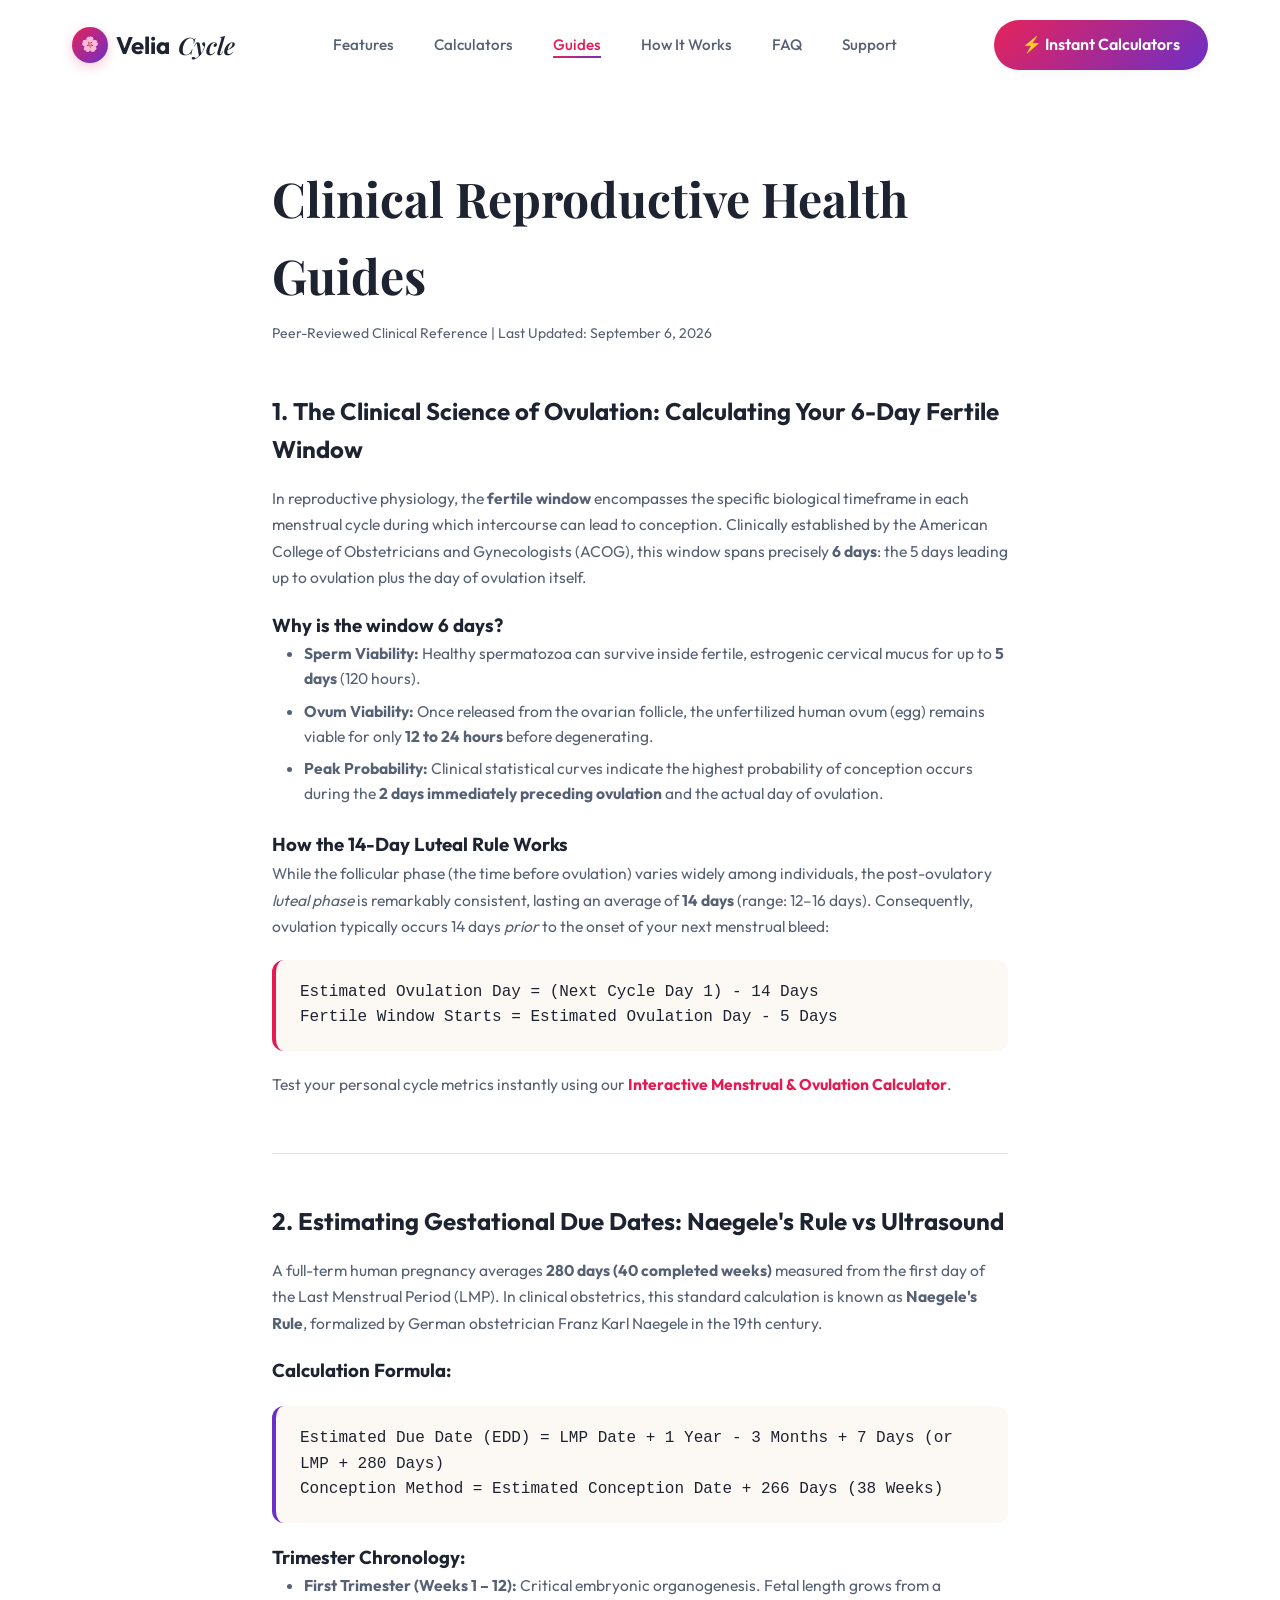
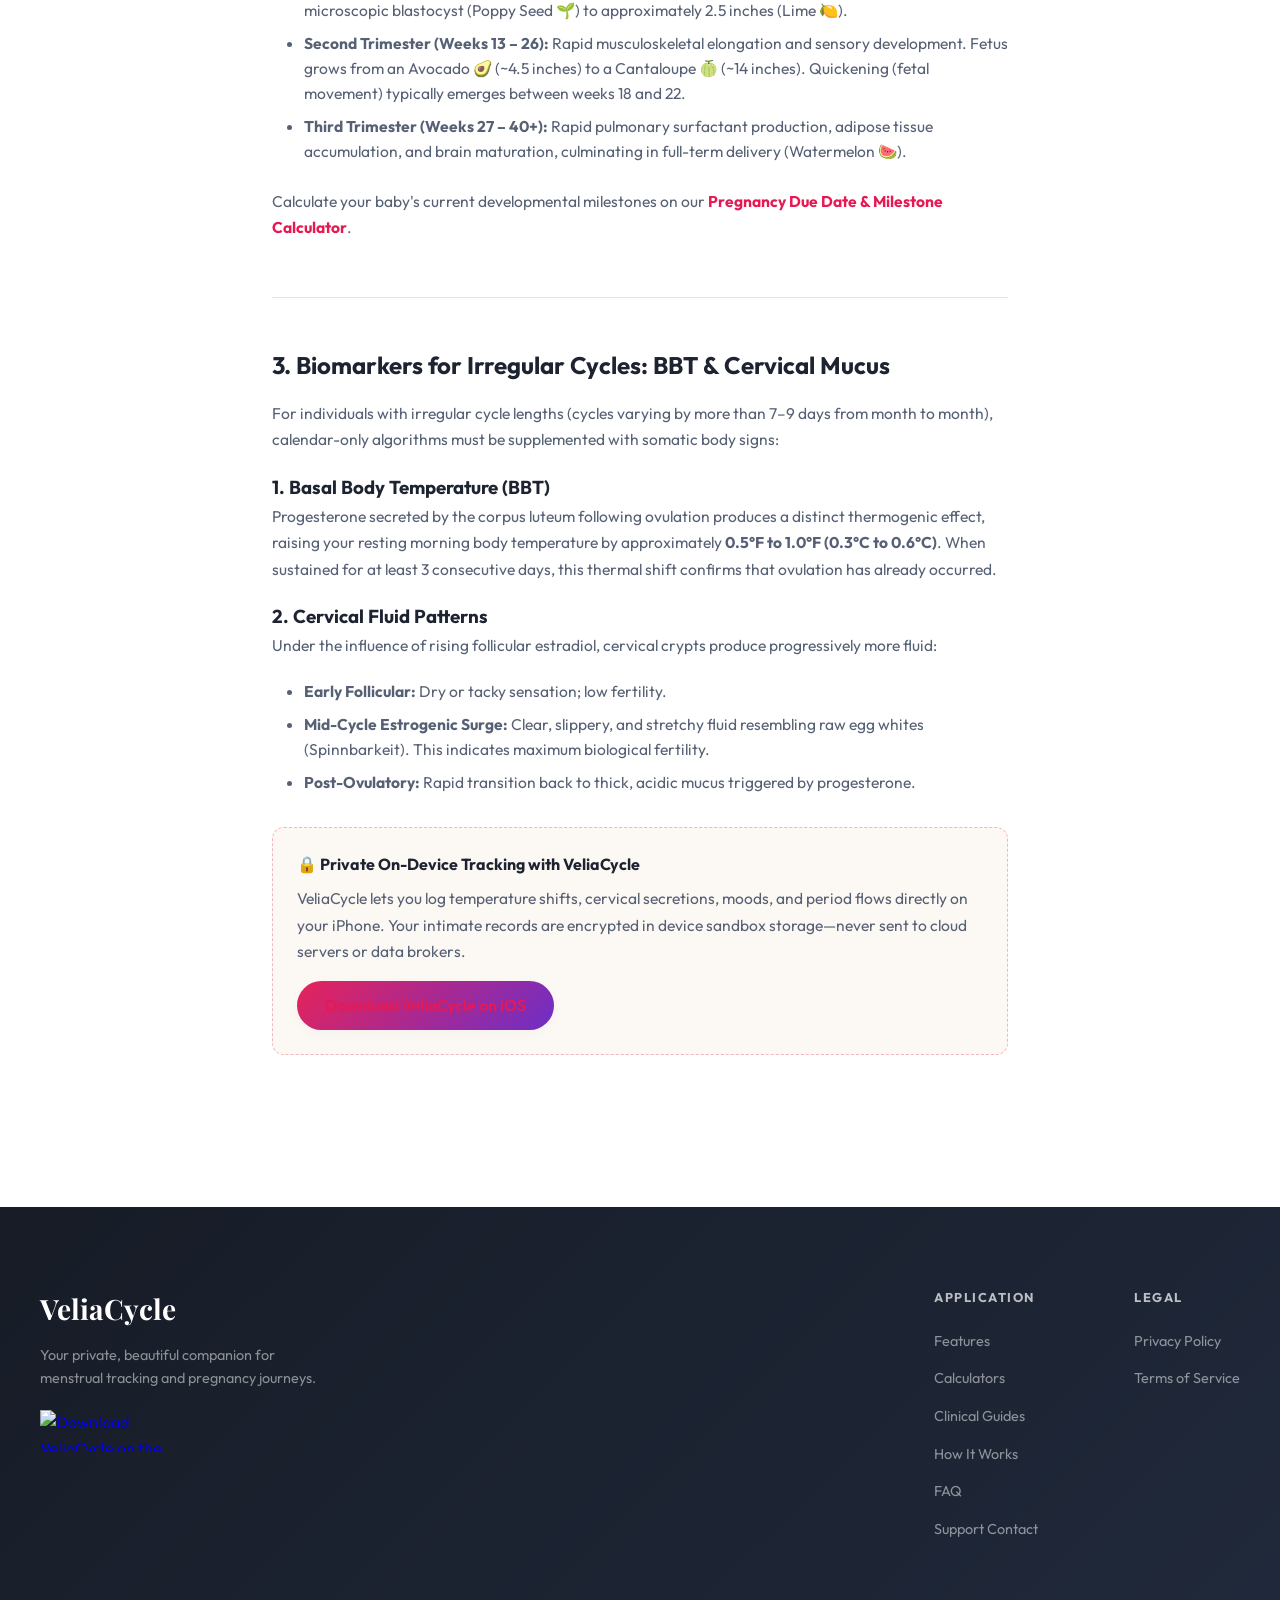
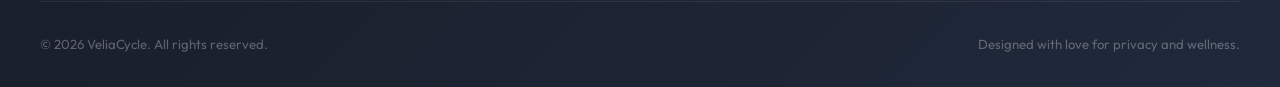
==== guides.html @ d74488aa "Phase 3: iCalendar .ics export engine, PWA manifest, and clinical guides SEO hub" ====
<!DOCTYPE html>
<html lang="en">
<head>
  <meta charset="UTF-8">
  <meta name="viewport" content="width=device-width, initial-scale=1.0">
  
  <!-- Preconnect & Fonts -->
  <link rel="preconnect" href="https://fonts.googleapis.com">
  <link rel="preconnect" href="https://fonts.gstatic.com" crossorigin>
  <link href="https://fonts.googleapis.com/css2?family=Outfit:wght@300;400;500;600;700;800&family=Playfair+Display:ital,wght@0,400;0,600;0,700;1,400&display=swap" rel="stylesheet">

  <title>Clinical Guides: Period Tracking, Ovulation Science & Gestational Milestones | VeliaCycle</title>
  <meta name="title" content="Clinical Guides: Period Tracking, Ovulation Science & Gestational Milestones | VeliaCycle">
  <meta name="description" content="Evidence-based clinical guides on calculating peak fertile windows, Naegele's rule pregnancy due dates, irregular cycles, and reproductive health biomarkers.">
  <meta name="keywords" content="ovulation calculation guide, fertile window science, how to calculate due date, Naegeles rule, irregular periods tracking, basal body temperature, cervical mucus fertile signs">
  <meta name="author" content="VeliaCycle Health Editorial">
  <meta name="theme-color" content="#ffffff">
  <meta name="robots" content="index, follow, max-image-preview:large, max-snippet:-1, max-video-preview:-1">
  <link rel="canonical" href="https://veliacycle.com/guides.html">

  <!-- Open Graph / Facebook -->
  <meta property="og:type" content="article">
  <meta property="og:url" content="https://veliacycle.com/guides.html">
  <meta property="og:title" content="Clinical Guides: Ovulation Science & Gestational Due Dates - VeliaCycle">
  <meta property="og:description" content="In-depth clinical guides on calculating peak fertile windows, estimating due dates, and tracking reproductive biomarkers with complete local privacy.">
  <meta property="og:image" content="https://veliacycle.com/velia_app_preview.jpg">
  <meta property="og:image:width" content="896">
  <meta property="og:image:height" content="1200">
  <meta property="og:image:alt" content="VeliaCycle Clinical Health Guides">
  <meta property="og:site_name" content="VeliaCycle">

  <!-- Twitter / X -->
  <meta property="twitter:card" content="summary_large_image">
  <meta property="twitter:url" content="https://veliacycle.com/guides.html">
  <meta property="twitter:title" content="Clinical Guides: Ovulation Science & Gestational Due Dates - VeliaCycle">
  <meta property="twitter:description" content="In-depth clinical guides on calculating peak fertile windows, estimating due dates, and tracking reproductive biomarkers.">
  <meta property="twitter:image" content="https://veliacycle.com/velia_app_preview.jpg">

  <!-- Favicon, Apple Touch Icons & PWA Manifest -->
  <link rel="icon" href="data:image/svg+xml,<svg xmlns=%22http://www.w3.org/2000/svg%22 viewBox=%220 0 100 100%22><text y=%22.9em%22 font-size=%2290%22>🌸</text></svg>">
  <link rel="apple-touch-icon" href="data:image/svg+xml,<svg xmlns=%22http://www.w3.org/2000/svg%22 viewBox=%220 0 100 100%22><rect width=%22100%22 height=%22100%22 rx=%2222%22 fill=%22%23e61952%22/><text x=%2250%25%22 y=%2255%25%22 dominant-baseline=%22central%22 text-anchor=%22middle%22 font-size=%2260%22>🌸</text></svg>">
  <link rel="manifest" href="manifest.json">
  <link rel="stylesheet" href="style.css">

  <!-- Schema.org MedicalWebPage and Article -->
  <script type="application/ld+json">
  {
    "@context": "https://schema.org",
    "@graph": [
      {
        "@type": "MedicalWebPage",
        "name": "VeliaCycle Clinical Reproductive Health Guides",
        "url": "https://veliacycle.com/guides.html",
        "description": "Comprehensive guides explaining menstrual cycle biology, ovulation prediction science, and gestational pregnancy calculations.",
        "aspect": ["Diagnosis", "Overview", "Causes"],
        "about": [
          { "@type": "MedicalCondition", "name": "Menstrual Cycle" },
          { "@type": "MedicalCondition", "name": "Pregnancy" }
        ],
        "publisher": {
          "@type": "Organization",
          "name": "VeliaCycle",
          "url": "https://veliacycle.com/"
        }
      }
    ]
  }
  </script>
</head>
<body>
  <!-- Header -->
  <header>
    <nav class="nav-container">
      <a href="index.html" class="logo">
        <div class="logo-icon">🌸</div>
        Velia<span>Cycle</span>
      </a>
      <ul class="nav-links">
        <li><a href="index.html#features">Features</a></li>
        <li><a href="index.html#calculators">Calculators</a></li>
        <li><a href="guides.html" class="active">Guides</a></li>
        <li><a href="index.html#how-it-works">How It Works</a></li>
        <li><a href="index.html#faq">FAQ</a></li>
        <li><a href="index.html#support">Support</a></li>
      </ul>
      <a href="index.html#calculators" class="btn-cta">⚡ Instant Calculators</a>
      <button class="menu-toggle" id="menuToggle" aria-label="Toggle navigation menu">
        <span></span>
        <span></span>
        <span></span>
      </button>
    </nav>
  </header>

  <!-- Mobile Navigation -->
  <div class="mobile-overlay" id="mobileOverlay"></div>
  <div class="mobile-nav" id="mobileNav">
    <a href="index.html#features">Features</a>
    <a href="index.html#calculators">Calculators</a>
    <a href="guides.html" class="active">Guides</a>
    <a href="index.html#how-it-works">How It Works</a>
    <a href="index.html#faq">FAQ</a>
    <a href="index.html#support">Support</a>
    <a href="privacy.html">Privacy</a>
    <a href="terms.html">Terms</a>
  </div>

  <main class="doc-section reveal">
    <h1>Clinical Reproductive Health Guides</h1>
    <div class="doc-date">Peer-Reviewed Clinical Reference | Last Updated: September 6, 2026</div>

    <div class="doc-content">
      <section id="ovulation-guide" style="margin-bottom: 3.5rem;">
        <h2>1. The Clinical Science of Ovulation: Calculating Your 6-Day Fertile Window</h2>
        <p>In reproductive physiology, the <strong>fertile window</strong> encompasses the specific biological timeframe in each menstrual cycle during which intercourse can lead to conception. Clinically established by the American College of Obstetricians and Gynecologists (ACOG), this window spans precisely <strong>6 days</strong>: the 5 days leading up to ovulation plus the day of ovulation itself.</p>

        <h3>Why is the window 6 days?</h3>
        <ul>
          <li><strong>Sperm Viability:</strong> Healthy spermatozoa can survive inside fertile, estrogenic cervical mucus for up to <strong>5 days</strong> (120 hours).</li>
          <li><strong>Ovum Viability:</strong> Once released from the ovarian follicle, the unfertilized human ovum (egg) remains viable for only <strong>12 to 24 hours</strong> before degenerating.</li>
          <li><strong>Peak Probability:</strong> Clinical statistical curves indicate the highest probability of conception occurs during the <strong>2 days immediately preceding ovulation</strong> and the actual day of ovulation.</li>
        </ul>

        <h3>How the 14-Day Luteal Rule Works</h3>
        <p>While the follicular phase (the time before ovulation) varies widely among individuals, the post-ovulatory <em>luteal phase</em> is remarkably consistent, lasting an average of <strong>14 days</strong> (range: 12–16 days). Consequently, ovulation typically occurs 14 days <em>prior</em> to the onset of your next menstrual bleed:</p>
        <div style="background: var(--color-cream); padding: 1.25rem 1.5rem; border-left: 4px solid var(--color-primary); border-radius: var(--radius-sm); font-family: monospace; font-size: 1rem; margin: 1.25rem 0;">
          Estimated Ovulation Day = (Next Cycle Day 1) - 14 Days<br>
          Fertile Window Starts = Estimated Ovulation Day - 5 Days
        </div>
        <p>Test your personal cycle metrics instantly using our <a href="index.html#calculators"><strong>Interactive Menstrual & Ovulation Calculator</strong></a>.</p>
      </section>

      <hr style="border: none; border-top: 1px solid var(--color-line); margin: 3rem 0;">

      <section id="pregnancy-guide" style="margin-bottom: 3.5rem;">
        <h2>2. Estimating Gestational Due Dates: Naegele's Rule vs Ultrasound</h2>
        <p>A full-term human pregnancy averages <strong>280 days (40 completed weeks)</strong> measured from the first day of the Last Menstrual Period (LMP). In clinical obstetrics, this standard calculation is known as <strong>Naegele's Rule</strong>, formalized by German obstetrician Franz Karl Naegele in the 19th century.</p>

        <h3>Calculation Formula:</h3>
        <div style="background: var(--color-cream); padding: 1.25rem 1.5rem; border-left: 4px solid var(--color-secondary); border-radius: var(--radius-sm); font-family: monospace; font-size: 1rem; margin: 1.25rem 0;">
          Estimated Due Date (EDD) = LMP Date + 1 Year - 3 Months + 7 Days (or LMP + 280 Days)<br>
          Conception Method = Estimated Conception Date + 266 Days (38 Weeks)
        </div>

        <h3>Trimester Chronology:</h3>
        <ul>
          <li><strong>First Trimester (Weeks 1 – 12):</strong> Critical embryonic organogenesis. Fetal length grows from a microscopic blastocyst (Poppy Seed 🌱) to approximately 2.5 inches (Lime 🍋).</li>
          <li><strong>Second Trimester (Weeks 13 – 26):</strong> Rapid musculoskeletal elongation and sensory development. Fetus grows from an Avocado 🥑 (~4.5 inches) to a Cantaloupe 🍈 (~14 inches). Quickening (fetal movement) typically emerges between weeks 18 and 22.</li>
          <li><strong>Third Trimester (Weeks 27 – 40+):</strong> Rapid pulmonary surfactant production, adipose tissue accumulation, and brain maturation, culminating in full-term delivery (Watermelon 🍉).</li>
        </ul>
        <p>Calculate your baby's current developmental milestones on our <a href="index.html#calculators"><strong>Pregnancy Due Date & Milestone Calculator</strong></a>.</p>
      </section>

      <hr style="border: none; border-top: 1px solid var(--color-line); margin: 3rem 0;">

      <section id="biomarkers-guide" style="margin-bottom: 3.5rem;">
        <h2>3. Biomarkers for Irregular Cycles: BBT & Cervical Mucus</h2>
        <p>For individuals with irregular cycle lengths (cycles varying by more than 7–9 days from month to month), calendar-only algorithms must be supplemented with somatic body signs:</p>

        <h3>1. Basal Body Temperature (BBT)</h3>
        <p>Progesterone secreted by the corpus luteum following ovulation produces a distinct thermogenic effect, raising your resting morning body temperature by approximately <strong>0.5°F to 1.0°F (0.3°C to 0.6°C)</strong>. When sustained for at least 3 consecutive days, this thermal shift confirms that ovulation has already occurred.</p>

        <h3>2. Cervical Fluid Patterns</h3>
        <p>Under the influence of rising follicular estradiol, cervical crypts produce progressively more fluid:</p>
        <ul>
          <li><strong>Early Follicular:</strong> Dry or tacky sensation; low fertility.</li>
          <li><strong>Mid-Cycle Estrogenic Surge:</strong> Clear, slippery, and stretchy fluid resembling raw egg whites (Spinnbarkeit). This indicates maximum biological fertility.</li>
          <li><strong>Post-Ovulatory:</strong> Rapid transition back to thick, acidic mucus triggered by progesterone.</li>
        </ul>

        <div style="background: var(--color-cream); padding: 1.5rem; border-radius: var(--radius-sm); border: 1.5px dashed rgba(230, 25, 82, 0.3); margin-top: 2rem;">
          <h4 style="margin-bottom: 0.5rem; color: var(--color-ink);">🔒 Private On-Device Tracking with VeliaCycle</h4>
          <p style="margin-bottom: 1rem; color: var(--color-ink-soft);">VeliaCycle lets you log temperature shifts, cervical secretions, moods, and period flows directly on your iPhone. Your intimate records are encrypted in device sandbox storage—never sent to cloud servers or data brokers.</p>
          <a href="https://apps.apple.com/us/app/velia-cycle-period-track/id6780260544" target="_blank" rel="noopener noreferrer" class="btn-cta" style="display: inline-flex;">Download VeliaCycle on iOS</a>
        </div>
      </section>
    </div>
  </main>

  <!-- Footer -->
  <footer>
    <div class="footer-container">
      <div class="footer-top">
        <div class="footer-brand">
          <h3>VeliaCycle</h3>
          <p>Your private, beautiful companion for menstrual tracking and pregnancy journeys.</p>
          <a href="https://apps.apple.com/us/app/velia-cycle-period-track/id6780260544" target="_blank" rel="noopener noreferrer" class="app-store-btn footer-app-store" aria-label="Download VeliaCycle on the iOS App Store (opens in a new tab)">
            <img src="https://developer.apple.com/app-store/marketing/guidelines/images/badge-download-on-the-app-store.svg" alt="Download VeliaCycle on the App Store" width="150" height="50" loading="lazy">
          </a>
        </div>
        <div class="footer-links-grid">
          <div class="footer-links-col">
            <h4>Application</h4>
            <ul>
              <li><a href="index.html#features">Features</a></li>
              <li><a href="index.html#calculators">Calculators</a></li>
              <li><a href="guides.html">Clinical Guides</a></li>
              <li><a href="index.html#how-it-works">How It Works</a></li>
              <li><a href="index.html#faq">FAQ</a></li>
              <li><a href="index.html#support">Support Contact</a></li>
            </ul>
          </div>
          <div class="footer-links-col">
            <h4>Legal</h4>
            <ul>
              <li><a href="privacy.html">Privacy Policy</a></li>
              <li><a href="terms.html">Terms of Service</a></li>
            </ul>
          </div>
        </div>
      </div>
      <div class="footer-bottom">
        <p>&copy; 2026 VeliaCycle. All rights reserved.</p>
        <p>Designed with love for privacy and wellness.</p>
      </div>
    </div>
  </footer>

  <button class="back-to-top" id="backToTop" aria-label="Back to top">↑</button>
  <script src="script.js"></script>
</body>
</html>
---- style.css ----
:root {
  --color-primary: hsl(343, 80%, 50%);
  --color-primary-deep: hsl(343, 85%, 40%);
  --color-secondary: hsl(265, 62%, 48%);
  --color-accent: hsl(280, 60%, 55%);
  --color-amber: hsl(38, 92%, 52%);
  --color-cream: hsl(36, 60%, 97%);
  --color-cream-faint: hsl(36, 60%, 99%);
  --color-ink: hsl(220, 25%, 15%);
  --color-ink-soft: hsl(220, 15%, 40%);
  --color-line: hsl(220, 12%, 90%);
  --color-white: hsl(0, 0%, 100%);
  --color-success: hsl(150, 70%, 38%);
  --gradient-primary: linear-gradient(135deg, hsl(343, 80%, 52%) 0%, hsl(265, 62%, 48%) 100%);
  --gradient-hero: linear-gradient(135deg, hsl(343, 85%, 96%) 0%, hsl(265, 55%, 96%) 50%, hsl(38, 92%, 96%) 100%);
  --gradient-bg: linear-gradient(180deg, var(--color-cream) 0%, var(--color-white) 100%);
  --shadow-sm: 0 4px 12px rgba(0,0,0,0.03);
  --shadow-md: 0 8px 30px rgba(0,0,0,0.06);
  --shadow-lg: 0 20px 60px rgba(235,87,125,0.15);
  --shadow-glow: 0 0 40px rgba(235,87,125,0.2);
  --glass-bg: rgba(255,255,255,0.6);
  --glass-border: rgba(255,255,255,0.3);
  --radius-sm: 12px;
  --radius-md: 22px;
  --radius-lg: 32px;
  --radius-xl: 48px;
  --font-sans: 'Outfit', sans-serif;
  --font-serif: 'Playfair Display', serif;
  --transition-smooth: all 0.4s cubic-bezier(0.16, 1, 0.3, 1);
  --transition-bounce: all 0.5s cubic-bezier(0.34, 1.56, 0.64, 1);
}

* {
  box-sizing: border-box;
  margin: 0;
  padding: 0;
}

html {
  scroll-behavior: smooth;
}

body {
  font-family: var(--font-sans);
  color: var(--color-ink);
  line-height: 1.6;
  overflow-x: hidden;
  -webkit-font-smoothing: antialiased;
  opacity: 0;
  transition: opacity 0.6s ease;
}

body.loaded {
  opacity: 1;
}

body.menu-open {
  overflow: hidden;
}

::selection {
  background-color: var(--color-primary);
  color: var(--color-white);
}

/* Custom Scrollbar */
::-webkit-scrollbar {
  width: 8px;
}

::-webkit-scrollbar-track {
  background: transparent;
}

::-webkit-scrollbar-thumb {
  background: var(--gradient-primary);
  border-radius: 4px;
}

/* Scroll Progress Bar */
.scroll-progress {
  position: fixed;
  top: 0;
  left: 0;
  height: 3px;
  background: var(--gradient-primary);
  z-index: 9999;
  width: 0%;
  transition: width 0.1s linear;
}

/* HEADER & NAVIGATION */
header {
  position: fixed;
  top: 0;
  width: 100%;
  z-index: 1000;
  background: rgba(255,255,255,0.75);
  backdrop-filter: blur(20px) saturate(180%);
  border-bottom: 1px solid transparent;
  transition: all 0.4s;
}

header.header-scrolled {
  background: rgba(255,255,255,0.92);
  border-bottom-color: var(--color-line);
  box-shadow: 0 4px 20px rgba(0,0,0,0.06);
}

header.header-scrolled .nav-container {
  padding: 0.875rem 2rem;
}

.nav-container {
  max-width: 1200px;
  margin: auto;
  display: flex;
  align-items: center;
  justify-content: space-between;
  padding: 1.25rem 2rem;
  transition: padding 0.4s;
}

.logo {
  display: flex;
  align-items: center;
  gap: 0.5rem;
  text-decoration: none;
  font-size: 1.5rem;
  font-weight: 700;
  color: var(--color-ink);
}

.logo span {
  font-family: var(--font-serif);
  font-style: italic;
  font-weight: 600;
}

.logo-icon {
  background: var(--gradient-primary);
  width: 36px;
  height: 36px;
  border-radius: 50%;
  display: flex;
  align-items: center;
  justify-content: center;
  color: var(--color-white);
  font-size: 0.9rem;
  box-shadow: 0 4px 12px rgba(235,87,125,0.3);
}

.nav-links {
  display: flex;
  align-items: center;
  gap: 2.5rem;
  list-style: none;
}

.nav-links a {
  text-decoration: none;
  font-weight: 500;
  font-size: 0.95rem;
  color: var(--color-ink-soft);
  transition: var(--transition-smooth);
  position: relative;
}

.nav-links a::after {
  content: '';
  position: absolute;
  bottom: -4px;
  left: 50%;
  width: 0;
  height: 2px;
  background: var(--gradient-primary);
  transition: width 0.3s;
  transform: translateX(-50%);
}

.nav-links a:hover::after,
.nav-links a.active::after {
  width: 100%;
}

.nav-links a:hover,
.nav-links a.active {
  color: var(--color-primary);
}

.btn-cta {
  background: var(--gradient-primary);
  color: var(--color-white);
  padding: 0.75rem 1.75rem;
  border-radius: 30px;
  font-weight: 600;
  box-shadow: var(--shadow-sm);
  border: none;
  cursor: pointer;
  display: inline-flex;
  align-items: center;
  gap: 0.5rem;
  text-decoration: none;
  transition: var(--transition-smooth);
  position: relative;
  overflow: hidden;
}

.btn-cta::before {
  content: '';
  position: absolute;
  top: 0;
  left: -100%;
  width: 100%;
  height: 100%;
  background: linear-gradient(90deg, transparent, rgba(255,255,255,0.2), transparent);
  animation: shimmer 3s infinite;
}

.btn-cta:hover {
  transform: translateY(-2px);
  box-shadow: var(--shadow-md);
}

@keyframes shimmer {
  0% { left: -100%; }
  100% { left: 100%; }
}

/* MOBILE MENU */
.menu-toggle {
  display: none;
  width: 44px;
  height: 44px;
  background: transparent;
  border: none;
  cursor: pointer;
  flex-direction: column;
  align-items: center;
  justify-content: center;
  gap: 5px;
  z-index: 1001;
  padding: 8px;
}

.menu-toggle span {
  display: block;
  width: 24px;
  height: 2px;
  background: var(--color-ink);
  border-radius: 2px;
  transition: all 0.3s;
}

.menu-toggle.active span:nth-child(1) {
  transform: rotate(45deg) translateY(7px);
}

.menu-toggle.active span:nth-child(2) {
  opacity: 0;
}

.menu-toggle.active span:nth-child(3) {
  transform: rotate(-45deg) translateY(-7px);
}

.mobile-nav {
  position: fixed;
  top: 0;
  right: -100%;
  width: 320px;
  height: 100vh;
  background: rgba(255,255,255,0.95);
  backdrop-filter: blur(30px);
  z-index: 999;
  padding: 6rem 2.5rem 2.5rem;
  transition: right 0.4s cubic-bezier(0.16,1,0.3,1);
  display: flex;
  flex-direction: column;
  gap: 0.5rem;
  box-shadow: -10px 0 40px rgba(0,0,0,0.1);
}

.mobile-nav.open {
  right: 0;
}

.mobile-nav a {
  display: block;
  padding: 1rem 0;
  font-size: 1.15rem;
  font-weight: 500;
  color: var(--color-ink);
  text-decoration: none;
  border-bottom: 1px solid var(--color-line);
  transition: color 0.3s;
}

.mobile-nav a:hover {
  color: var(--color-primary);
}

.mobile-overlay {
  position: fixed;
  inset: 0;
  background: rgba(0,0,0,0.3);
  z-index: 998;
  opacity: 0;
  pointer-events: none;
  transition: opacity 0.4s;
}

.mobile-overlay.visible {
  opacity: 1;
  pointer-events: auto;
}

/* HERO SECTION */
.hero-section {
  padding: 11rem 2rem 7rem;
  background: var(--gradient-hero);
  position: relative;
  overflow: hidden;
  min-height: 100vh;
  display: flex;
  align-items: center;
}

.hero-backdrop {
  position: absolute;
  inset: 0;
  pointer-events: none;
  z-index: 1;
}

.gradient-orb {
  position: absolute;
  border-radius: 50%;
  filter: blur(80px);
  opacity: 0.5;
  animation: morphing 20s ease-in-out infinite alternate;
}

.gradient-orb-1 {
  width: 600px;
  height: 600px;
  background: radial-gradient(circle, hsl(343,85%,78%) 0%, transparent 70%);
  top: -10%;
  right: -5%;
}

.gradient-orb-2 {
  width: 500px;
  height: 500px;
  background: radial-gradient(circle, hsl(265,55%,72%) 0%, transparent 70%);
  bottom: -10%;
  left: -10%;
  animation-delay: -7s;
}

.gradient-orb-3 {
  width: 400px;
  height: 400px;
  background: radial-gradient(circle, hsl(38,92%,78%) 0%, transparent 70%);
  top: 50%;
  left: 50%;
  animation-delay: -14s;
}

@keyframes morphing {
  0% { transform: translate(0, 0) scale(1); }
  33% { transform: translate(30px, -20px) scale(1.1); }
  66% { transform: translate(-20px, 30px) scale(0.9); }
  100% { transform: translate(10px, -10px) scale(1.05); }
}

.floating-petal {
  position: absolute;
  background: rgba(235, 87, 125, 0.08);
  border-radius: 0 50% 50% 50%;
  transform: rotate(45deg);
  animation: float 15s ease-in-out infinite alternate;
}

@keyframes float {
  0% { transform: translateY(0) rotate(45deg) scale(1); }
  100% { transform: translateY(-30px) rotate(60deg) scale(1.1); }
}

.hero-container {
  max-width: 1200px;
  margin: auto;
  display: grid;
  grid-template-columns: 1.1fr 0.9fr;
  align-items: center;
  gap: 4rem;
  position: relative;
  z-index: 2;
}

.hero-text h1 {
  font-family: var(--font-serif);
  font-size: 4rem;
  line-height: 1.12;
  margin-bottom: 1.75rem;
  color: var(--color-ink);
}

.hero-text h1 em {
  font-weight: 400;
  background: var(--gradient-primary);
  -webkit-background-clip: text;
  -webkit-text-fill-color: transparent;
  background-clip: text;
}

.hero-badge {
  display: inline-flex;
  align-items: center;
  gap: 0.5rem;
  background: rgba(235,87,125,0.08);
  padding: 0.5rem 1.25rem;
  border-radius: 30px;
  font-size: 0.85rem;
  font-weight: 500;
  color: var(--color-primary-deep);
  margin-bottom: 1.5rem;
  border: 1px solid rgba(235,87,125,0.15);
}

.hero-text p {
  font-size: 1.2rem;
  color: var(--color-ink-soft);
  margin-bottom: 2.5rem;
  max-width: 520px;
  line-height: 1.7;
}

.hero-buttons {
  display: flex;
  align-items: center;
  gap: 1.25rem;
  flex-wrap: wrap;
}

.btn-secondary-hero {
  display: inline-flex;
  align-items: center;
  gap: 0.5rem;
  padding: 0.85rem 1.6rem;
  border-radius: 30px;
  background: rgba(255, 255, 255, 0.85);
  backdrop-filter: blur(10px);
  color: var(--color-ink);
  font-weight: 600;
  font-size: 0.95rem;
  text-decoration: none;
  border: 1.5px solid rgba(220, 225, 235, 0.9);
  box-shadow: 0 4px 14px rgba(0,0,0,0.04);
  transition: var(--transition-smooth);
}

.btn-secondary-hero:hover {
  background: var(--color-white);
  border-color: var(--color-primary);
  color: var(--color-primary);
  transform: translateY(-2px);
  box-shadow: 0 8px 24px rgba(230, 25, 82, 0.18);
}

.app-store-btn img {
  height: 52px;
  display: block;
  transition: transform 0.3s;
}

.app-store-btn:hover img {
  transform: scale(1.05);
}

.footer-app-store {
  display: inline-block;
  margin-top: 1.25rem;
}

.footer-app-store img {
  height: 42px;
}

.hero-preview {
  position: relative;
  display: flex;
  justify-content: center;
}

.phone-mockup {
  width: 300px;
  height: 620px;
  border: 10px solid hsl(220,25%,20%);
  border-radius: 44px;
  background: var(--color-white);
  box-shadow: var(--shadow-lg), 0 0 0 1px rgba(255,255,255,0.1);
  overflow: hidden;
  position: relative;
  animation: float-phone 6s ease-in-out infinite;
  transition: transform 0.4s;
}

.phone-mockup::before {
  content: '';
  position: absolute;
  top: 0;
  left: 50%;
  transform: translateX(-50%);
  width: 40%;
  height: 28px;
  background: hsl(220,25%,20%);
  border-radius: 0 0 18px 18px;
  z-index: 2;
}

@keyframes float-phone {
  0%, 100% { transform: translateY(0); }
  50% { transform: translateY(-15px); }
}

.phone-mockup:hover {
  transform: scale(1.02);
}

.phone-mockup img {
  width: 100%;
  height: 100%;
  object-fit: cover;
  display: block;
}

.phone-glow {
  position: absolute;
  width: 350px;
  height: 350px;
  background: radial-gradient(circle, rgba(235,87,125,0.2) 0%, transparent 70%);
  bottom: -50px;
  left: 50%;
  transform: translateX(-50%);
  filter: blur(40px);
  z-index: -1;
}

.mockup-shadow {
  position: absolute;
  bottom: -35px;
  width: 70%;
  height: 20px;
  background: radial-gradient(ellipse, rgba(0,0,0,0.12) 0%, transparent 80%);
  filter: blur(12px);
  left: 50%;
  transform: translateX(-50%);
}

/* WAVE DIVIDER */
.wave-divider {
  width: 100%;
  overflow: hidden;
  line-height: 0;
  position: relative;
  margin-top: -2px;
}

.wave-divider svg {
  display: block;
  width: 100%;
  height: auto;
}

.wave-divider.flip {
  transform: rotate(180deg);
}

/* STATS SECTION */
.stats-section {
  padding: 4rem 2rem;
  background: var(--color-white);
  position: relative;
}

.stats-container {
  max-width: 1000px;
  margin: auto;
  display: grid;
  grid-template-columns: repeat(3, 1fr);
  gap: 3rem;
  text-align: center;
}

.stat-item {
  padding: 2rem;
}

.stat-number {
  font-family: var(--font-serif);
  font-size: 3.5rem;
  font-weight: 700;
  background: var(--gradient-primary);
  -webkit-background-clip: text;
  -webkit-text-fill-color: transparent;
  line-height: 1.2;
}

.stat-label {
  font-size: 1rem;
  color: var(--color-ink-soft);
  font-weight: 500;
  margin-top: 0.5rem;
}

.stat-suffix {
  font-family: var(--font-serif);
  font-size: 2rem;
  font-weight: 600;
  background: var(--gradient-primary);
  -webkit-background-clip: text;
  -webkit-text-fill-color: transparent;
  display: inline-block;
  margin-left: 0.15rem;
}

.stat-item {
  display: flex;
  flex-direction: column;
  align-items: center;
}

.stat-item > div:first-child,
.stat-item > div:nth-child(2) {
  display: inline;
}

/* FEATURES SECTION */
.features-section {
  padding: 7rem 2rem;
  max-width: 1200px;
  margin: auto;
}

.section-header {
  text-align: center;
  margin-bottom: 5rem;
}

.section-header h2 {
  font-family: var(--font-serif);
  font-size: 3rem;
  color: var(--color-ink);
  margin-bottom: 1rem;
}

.section-header p {
  color: var(--color-ink-soft);
  font-size: 1.15rem;
  max-width: 580px;
  margin: auto;
}

.features-grid {
  display: grid;
  grid-template-columns: repeat(3, 1fr);
  gap: 2rem;
}

.feature-card {
  background: var(--glass-bg);
  border: 1px solid var(--glass-border);
  backdrop-filter: blur(10px);
  padding: 2.5rem 2rem;
  border-radius: var(--radius-md);
  transition: var(--transition-smooth);
  position: relative;
  overflow: hidden;
}

.feature-card::before {
  content: '';
  position: absolute;
  inset: -1px;
  background: var(--gradient-primary);
  border-radius: var(--radius-md);
  opacity: 0;
  transition: opacity 0.4s;
  z-index: -1;
}

.feature-card:hover::before {
  opacity: 0.15;
}

.feature-card:hover {
  transform: translateY(-8px);
  box-shadow: var(--shadow-md);
  border-color: rgba(235,87,125,0.2);
}

.feature-icon {
  width: 60px;
  height: 60px;
  background: rgba(235, 87, 125, 0.1);
  border-radius: 16px;
  display: flex;
  align-items: center;
  justify-content: center;
  font-size: 1.5rem;
  margin-bottom: 1.75rem;
  color: var(--color-primary);
}

.feature-card h3 {
  font-size: 1.25rem;
  font-weight: 700;
  margin-bottom: 0.75rem;
  color: var(--color-ink);
}

.feature-card p {
  color: var(--color-ink-soft);
  font-size: 0.95rem;
  line-height: 1.6;
}

/* HOW IT WORKS SECTION */
.how-section {
  padding: 7rem 2rem;
  background: var(--color-cream-faint);
}

.how-container {
  max-width: 900px;
  margin: auto;
}

.steps-container {
  display: flex;
  justify-content: space-between;
  align-items: flex-start;
  position: relative;
  margin-top: 4rem;
}

.steps-container::before {
  content: '';
  position: absolute;
  top: 40px;
  left: 10%;
  right: 10%;
  height: 2px;
  background: var(--color-line);
}

.step-card {
  display: flex;
  flex-direction: column;
  align-items: center;
  text-align: center;
  max-width: 250px;
  position: relative;
  z-index: 1;
}

.step-number {
  width: 80px;
  height: 80px;
  border-radius: 50%;
  background: var(--gradient-primary);
  color: var(--color-white);
  display: flex;
  align-items: center;
  justify-content: center;
  font-family: var(--font-serif);
  font-size: 2rem;
  font-weight: 700;
  margin-bottom: 1.5rem;
  box-shadow: var(--shadow-glow);
}

.step-card h3 {
  font-size: 1.15rem;
  font-weight: 700;
  margin-bottom: 0.75rem;
  color: var(--color-ink);
}

.step-card p {
  color: var(--color-ink-soft);
  font-size: 0.9rem;
  line-height: 1.6;
}

/* FAQ SECTION */
.faq-section {
  background: var(--color-white);
  padding: 7rem 2rem;
  border-top: 1px solid var(--color-line);
}

.faq-container {
  max-width: 800px;
  margin: auto;
}

.accordion {
  display: flex;
  flex-direction: column;
  gap: 1rem;
}

.accordion-item {
  background: var(--color-white);
  border: 1px solid var(--color-line);
  border-radius: var(--radius-sm);
  overflow: hidden;
  transition: var(--transition-smooth);
}

.accordion-item.active {
  border-color: rgba(235,87,125,0.3);
  box-shadow: var(--shadow-sm);
  border-left: 3px solid var(--color-primary);
}

.accordion-header {
  padding: 1.5rem 1.75rem;
  display: flex;
  align-items: center;
  justify-content: space-between;
  cursor: pointer;
  user-select: none;
}

.accordion-header h3 {
  font-size: 1.05rem;
  font-weight: 600;
  color: var(--color-ink);
}

.accordion-icon {
  width: 28px;
  height: 28px;
  border-radius: 50%;
  background: var(--color-cream);
  display: flex;
  align-items: center;
  justify-content: center;
  font-size: 1rem;
  color: var(--color-ink-soft);
  transition: var(--transition-smooth);
  flex-shrink: 0;
}

.accordion-item.active .accordion-icon {
  transform: rotate(45deg);
  background: var(--gradient-primary);
  color: var(--color-white);
}

.accordion-content {
  max-height: 0;
  overflow: hidden;
  transition: max-height 0.4s cubic-bezier(0.16,1,0.3,1);
  padding: 0 1.75rem;
}

.accordion-content p {
  padding-bottom: 1.5rem;
  color: var(--color-ink-soft);
  font-size: 0.95rem;
  line-height: 1.7;
}

.accordion-item.active .accordion-content {
  max-height: 300px;
}

/* SUPPORT SECTION */
.support-section {
  padding: 7rem 2rem;
  max-width: 1200px;
  margin: auto;
}

.support-grid {
  display: grid;
  grid-template-columns: 0.8fr 1.2fr;
  gap: 5rem;
  align-items: start;
}

.support-info h2 {
  font-family: var(--font-serif);
  font-size: 2.75rem;
  margin-bottom: 1rem;
  color: var(--color-ink);
}

.support-info > p {
  color: var(--color-ink-soft);
  margin-bottom: 2.5rem;
  line-height: 1.7;
}

.info-cards {
  display: flex;
  flex-direction: column;
  gap: 1.5rem;
}

.info-card {
  display: flex;
  align-items: center;
  gap: 1.25rem;
  padding: 1.25rem;
  background: var(--color-cream-faint);
  border-radius: var(--radius-sm);
  transition: var(--transition-smooth);
}

.info-card:hover {
  transform: translateX(8px);
  background: var(--color-cream);
}

.info-icon {
  width: 52px;
  height: 52px;
  border-radius: 50%;
  background: rgba(235, 87, 125, 0.1);
  display: flex;
  align-items: center;
  justify-content: center;
  font-size: 1.25rem;
  color: var(--color-primary);
}

.info-text h4 {
  font-size: 0.95rem;
  font-weight: 600;
  color: var(--color-ink);
}

.info-text p {
  margin: 0;
  font-size: 0.875rem;
  color: var(--color-ink-soft);
}

.support-form-card {
  background: var(--color-white);
  border: 1px solid var(--color-line);
  padding: 3rem 2.5rem;
  border-radius: var(--radius-md);
  box-shadow: var(--shadow-sm);
}

.form-group {
  margin-bottom: 1.75rem;
  position: relative;
}

.form-group label {
  display: block;
  font-size: 0.875rem;
  font-weight: 600;
  color: var(--color-ink);
  margin-bottom: 0.5rem;
  transition: var(--transition-smooth);
}

.form-group input,
.form-group textarea {
  width: 100%;
  padding: 0.875rem 1rem;
  border: 1.5px solid var(--color-line);
  border-radius: var(--radius-sm);
  font-family: var(--font-sans);
  font-size: 0.95rem;
  color: var(--color-ink);
  transition: var(--transition-smooth);
  outline: none;
  background: transparent;
}

.form-group input:focus,
.form-group textarea:focus {
  border-color: var(--color-primary);
  box-shadow: 0 0 0 4px rgba(235,87,125,0.08);
}

.form-group textarea {
  resize: vertical;
  min-height: 120px;
}

.form-feedback {
  margin-bottom: 1.5rem;
  font-size: 0.875rem;
  font-weight: 500;
  display: none;
}
.form-feedback.success { display: block; color: var(--color-success); }
.form-feedback.error { display: block; color: var(--color-primary-deep); }

.btn-submit {
  width: 100%;
  background: var(--gradient-primary);
  color: var(--color-white);
  font-family: var(--font-sans);
  font-size: 1rem;
  font-weight: 600;
  border: none;
  padding: 1rem;
  border-radius: 30px;
  cursor: pointer;
  box-shadow: var(--shadow-sm);
  transition: var(--transition-smooth);
  position: relative;
  overflow: hidden;
}

.btn-submit::after {
  content: '';
  position: absolute;
  top: 0;
  left: -100%;
  width: 100%;
  height: 100%;
  background: linear-gradient(90deg, transparent, rgba(255,255,255,0.2), transparent);
  animation: shimmer 3s infinite;
}

.btn-submit:hover {
  transform: translateY(-2px);
  box-shadow: var(--shadow-md);
}

.btn-submit:active {
  transform: translateY(0);
}

/* BACK TO TOP BUTTON */
.back-to-top {
  position: fixed;
  bottom: 2rem;
  right: 2rem;
  width: 48px;
  height: 48px;
  border-radius: 50%;
  background: var(--gradient-primary);
  color: var(--color-white);
  border: none;
  cursor: pointer;
  display: flex;
  align-items: center;
  justify-content: center;
  font-size: 1.25rem;
  box-shadow: var(--shadow-md);
  opacity: 0;
  transform: translateY(20px);
  pointer-events: none;
  transition: var(--transition-smooth);
  z-index: 100;
}

.back-to-top.visible {
  opacity: 1;
  transform: translateY(0);
  pointer-events: auto;
}

.back-to-top:hover {
  transform: translateY(-4px);
  box-shadow: var(--shadow-lg);
}

/* FOOTER */
footer {
  background: linear-gradient(135deg, hsl(220,25%,12%) 0%, hsl(220,30%,18%) 100%);
  color: var(--color-white);
  padding: 5rem 2rem 2rem;
  position: relative;
}

.footer-container {
  max-width: 1200px;
  margin: auto;
}

.footer-top {
  display: flex;
  justify-content: space-between;
  border-bottom: 1px solid rgba(255,255,255,0.08);
  padding-bottom: 3rem;
  margin-bottom: 2rem;
}

.footer-brand h3 {
  font-family: var(--font-serif);
  font-size: 1.75rem;
  margin-bottom: 0.75rem;
}

.footer-brand p {
  color: rgba(255,255,255,0.5);
  font-size: 0.9rem;
  max-width: 300px;
  line-height: 1.6;
}

.footer-links-grid {
  display: flex;
  gap: 6rem;
}

.footer-links-col h4 {
  font-size: 0.8rem;
  font-weight: 700;
  text-transform: uppercase;
  letter-spacing: 1.5px;
  margin-bottom: 1.25rem;
  color: rgba(255,255,255,0.7);
}

.footer-links-col ul {
  list-style: none;
}

.footer-links-col li {
  margin-bottom: 0.75rem;
}

.footer-links-col a {
  text-decoration: none;
  font-size: 0.9rem;
  color: rgba(255,255,255,0.5);
  transition: var(--transition-smooth);
  position: relative;
  display: inline-block;
}

.footer-links-col a:hover {
  color: var(--color-primary);
  transform: translateX(4px);
}

.footer-bottom {
  display: flex;
  justify-content: space-between;
  align-items: center;
  color: rgba(255,255,255,0.3);
  font-size: 0.825rem;
}

.footer-heart {
  display: inline;
  color: var(--color-primary);
  animation: heartbeat 2s ease-in-out infinite;
}

@keyframes heartbeat {
  0%, 100% { transform: scale(1); }
  10%, 30% { transform: scale(1.1); }
  20%, 40% { transform: scale(1.2); }
}

/* SCROLL REVEAL ANIMATIONS */
.reveal {
  opacity: 0;
  transform: translateY(40px);
  transition: opacity 0.8s cubic-bezier(0.16,1,0.3,1), transform 0.8s cubic-bezier(0.16,1,0.3,1);
}

.reveal-visible {
  opacity: 1;
  transform: translateY(0);
}

.reveal-left {
  opacity: 0;
  transform: translateX(-40px);
  transition: opacity 0.8s cubic-bezier(0.16,1,0.3,1), transform 0.8s cubic-bezier(0.16,1,0.3,1);
}

.reveal-left.reveal-visible {
  opacity: 1;
  transform: translateX(0);
}

.reveal-right {
  opacity: 0;
  transform: translateX(40px);
  transition: opacity 0.8s cubic-bezier(0.16,1,0.3,1), transform 0.8s cubic-bezier(0.16,1,0.3,1);
}

.reveal-right.reveal-visible {
  opacity: 1;
  transform: translateX(0);
}

.reveal-scale {
  opacity: 0;
  transform: scale(0.9);
  transition: opacity 0.8s cubic-bezier(0.16,1,0.3,1), transform 0.8s cubic-bezier(0.16,1,0.3,1);
}

.reveal-scale.reveal-visible {
  opacity: 1;
  transform: scale(1);
}

/* Stagger delays for feature cards */
.feature-card:nth-child(1) { transition-delay: 0s; }
.feature-card:nth-child(2) { transition-delay: 0.1s; }
.feature-card:nth-child(3) { transition-delay: 0.2s; }
.feature-card:nth-child(4) { transition-delay: 0.3s; }
.feature-card:nth-child(5) { transition-delay: 0.4s; }
.feature-card:nth-child(6) { transition-delay: 0.5s; }

/* DOCUMENT PAGES */
.doc-section {
  padding-top: 10rem;
  padding-bottom: 6rem;
  padding-left: 2rem;
  padding-right: 2rem;
  max-width: 800px;
  margin: 0 auto;
}

.doc-section h1 {
  font-family: var(--font-serif);
  font-size: 3rem;
  color: var(--color-ink);
  margin-bottom: 0.5rem;
}

.doc-date {
  color: var(--color-ink-soft);
  font-size: 0.875rem;
  margin-bottom: 3rem;
}

.doc-content h2 {
  font-size: 1.5rem;
  margin: 2.5rem 0 1rem;
  color: var(--color-ink);
}

.doc-content p {
  color: var(--color-ink-soft);
  font-size: 0.975rem;
  margin-bottom: 1.25rem;
  line-height: 1.7;
}

.doc-content ul {
  list-style-type: disc;
  margin-left: 2rem;
  margin-bottom: 1.5rem;
  color: var(--color-ink-soft);
  font-size: 0.975rem;
}

.doc-content li {
  margin-bottom: 0.5rem;
}

.doc-content a {
  color: var(--color-primary);
  text-decoration: none;
}

.doc-content a:hover {
  text-decoration: underline;
}

/* RESPONSIVE BREAKPOINTS */
/* CALCULATORS SECTION */
.calculators-section {
  padding: 7rem 2rem;
  background: var(--color-cream-faint);
  position: relative;
}

.calc-container {
  max-width: 1100px;
  margin: 0 auto;
}

.calc-badge {
  display: inline-flex;
  align-items: center;
  gap: 0.5rem;
  background: rgba(265, 55, 52, 0.08);
  padding: 0.5rem 1.25rem;
  border-radius: 30px;
  font-size: 0.85rem;
  font-weight: 600;
  color: var(--color-secondary);
  margin-bottom: 1.5rem;
  border: 1px solid rgba(265, 55, 52, 0.15);
}

.calc-card {
  background: var(--color-white);
  border: 1px solid var(--color-line);
  border-radius: var(--radius-lg);
  box-shadow: var(--shadow-lg);
  overflow: hidden;
  position: relative;
}

.calc-tabs {
  display: flex;
  background: rgba(220, 225, 235, 0.25);
  padding: 0.5rem;
  gap: 0.5rem;
  border-bottom: 1px solid var(--color-line);
}

.calc-tab-btn {
  flex: 1;
  padding: 1.15rem 1.5rem;
  border: none;
  background: transparent;
  font-family: var(--font-sans);
  font-size: 1rem;
  font-weight: 600;
  color: var(--color-ink-soft);
  border-radius: var(--radius-sm);
  cursor: pointer;
  transition: var(--transition-smooth);
  display: flex;
  align-items: center;
  justify-content: center;
  gap: 0.6rem;
}

.calc-tab-btn:hover {
  color: var(--color-ink);
  background: rgba(255, 255, 255, 0.6);
}

.calc-tab-btn.active {
  background: var(--color-white);
  color: var(--color-primary-deep);
  box-shadow: var(--shadow-sm);
}

.calc-content {
  display: none;
  padding: 3rem 2.5rem;
  animation: fadeIn 0.4s cubic-bezier(0.16, 1, 0.3, 1);
}

.calc-content.active {
  display: block;
}

@keyframes fadeIn {
  from { opacity: 0; transform: translateY(10px); }
  to { opacity: 1; transform: translateY(0); }
}

.calc-grid {
  display: grid;
  grid-template-columns: 1fr 1.1fr;
  gap: 3rem;
  align-items: start;
}

.calc-form h3 {
  font-family: var(--font-serif);
  font-size: 1.75rem;
  color: var(--color-ink);
  margin-bottom: 0.5rem;
}

.calc-subtitle {
  color: var(--color-ink-soft);
  font-size: 0.95rem;
  margin-bottom: 2rem;
}

.label-with-value {
  display: flex;
  justify-content: space-between;
  align-items: center;
  margin-bottom: 0.5rem;
}

.range-val {
  font-size: 0.875rem;
  font-weight: 700;
  color: var(--color-primary-deep);
  background: rgba(235, 87, 125, 0.1);
  padding: 0.2rem 0.6rem;
  border-radius: 12px;
}

.calc-input,
.calc-select {
  width: 100%;
  padding: 0.875rem 1rem;
  border: 1.5px solid var(--color-line);
  border-radius: var(--radius-sm);
  font-family: var(--font-sans);
  font-size: 0.95rem;
  color: var(--color-ink);
  outline: none;
  transition: var(--transition-smooth);
  background: var(--color-cream-faint);
}

.calc-input:focus,
.calc-select:focus {
  border-color: var(--color-primary);
  background: var(--color-white);
  box-shadow: 0 0 0 4px rgba(235, 87, 125, 0.1);
}

.calc-slider {
  width: 100%;
  accent-color: var(--color-primary);
  height: 6px;
  border-radius: 3px;
  cursor: pointer;
}

.btn-calc {
  width: 100%;
  margin-top: 1rem;
  justify-content: center;
}

/* RESULTS CARD */
.calc-results-card {
  background: linear-gradient(145deg, hsl(343, 85%, 98%) 0%, hsl(265, 55%, 98%) 100%);
  border: 1px solid rgba(235, 87, 125, 0.2);
  border-radius: var(--radius-md);
  padding: 2rem;
  box-shadow: var(--shadow-sm);
}

.results-header {
  display: flex;
  justify-content: space-between;
  align-items: center;
  margin-bottom: 1.75rem;
  padding-bottom: 1rem;
  border-bottom: 1px dashed rgba(235, 87, 125, 0.25);
}

.results-header h4 {
  font-family: var(--font-serif);
  font-size: 1.35rem;
  color: var(--color-ink);
}

.pulse-badge {
  font-size: 0.75rem;
  font-weight: 700;
  text-transform: uppercase;
  letter-spacing: 0.5px;
  background: rgba(235, 87, 125, 0.15);
  color: var(--color-primary-deep);
  padding: 0.3rem 0.75rem;
  border-radius: 20px;
  display: inline-flex;
  align-items: center;
  gap: 0.3rem;
}

.header-actions {
  display: flex;
  align-items: center;
  gap: 0.6rem;
  flex-wrap: wrap;
}

.btn-ics-export {
  display: inline-flex;
  align-items: center;
  gap: 0.35rem;
  font-family: var(--font-sans);
  font-size: 0.78rem;
  font-weight: 600;
  color: var(--color-primary);
  background: rgba(230, 25, 82, 0.08);
  border: 1px solid rgba(230, 25, 82, 0.25);
  padding: 0.32rem 0.75rem;
  border-radius: 16px;
  cursor: pointer;
  transition: var(--transition-smooth);
}

.btn-ics-export:hover {
  background: var(--color-primary);
  color: var(--color-white);
  box-shadow: 0 2px 10px rgba(230, 25, 82, 0.3);
  transform: translateY(-1px);
}

.btn-ics-export.purple {
  color: var(--color-secondary);
  background: rgba(139, 92, 246, 0.08);
  border-color: rgba(139, 92, 246, 0.25);
}

.btn-ics-export.purple:hover {
  background: var(--color-secondary);
  color: var(--color-white);
  box-shadow: 0 2px 10px rgba(139, 92, 246, 0.3);
}

.pulse-badge.purple {
  background: rgba(265, 55, 52, 0.15);
  color: var(--color-secondary);
}

.pulse-badge::before {
  content: '';
  width: 6px;
  height: 6px;
  border-radius: 50%;
  background: currentColor;
  display: inline-block;
  animation: pulseDot 1.5s infinite;
}

@keyframes pulseDot {
  0% { opacity: 0.4; transform: scale(0.8); }
  50% { opacity: 1; transform: scale(1.2); }
  100% { opacity: 0.4; transform: scale(0.8); }
}

.results-metric-grid {
  display: flex;
  flex-direction: column;
  gap: 1.25rem;
  margin-bottom: 2rem;
}

.metric-box {
  display: flex;
  align-items: center;
  gap: 1rem;
  background: var(--color-white);
  padding: 1.15rem 1.25rem;
  border-radius: var(--radius-sm);
  border: 1px solid var(--color-line);
  transition: var(--transition-smooth);
}

.metric-box.highlight {
  border-color: rgba(235, 87, 125, 0.4);
  background: linear-gradient(90deg, #ffffff 0%, rgba(235, 87, 125, 0.05) 100%);
  box-shadow: var(--shadow-sm);
}

.metric-box.highlight-purple {
  border-color: rgba(265, 55, 52, 0.4);
  background: linear-gradient(90deg, #ffffff 0%, rgba(265, 55, 52, 0.05) 100%);
  box-shadow: var(--shadow-sm);
}

.metric-icon {
  font-size: 1.75rem;
  width: 44px;
  height: 44px;
  border-radius: 12px;
  background: var(--color-cream);
  display: flex;
  align-items: center;
  justify-content: center;
  flex-shrink: 0;
}

.metric-info {
  display: flex;
  flex-direction: column;
}

.metric-label {
  font-size: 0.8rem;
  font-weight: 600;
  color: var(--color-ink-soft);
  text-transform: uppercase;
  letter-spacing: 0.5px;
}

.metric-value {
  font-size: 1.2rem;
  font-weight: 700;
  color: var(--color-ink);
  margin-top: 0.1rem;
}

.upcoming-timeline h5 {
  font-size: 0.9rem;
  font-weight: 700;
  color: var(--color-ink);
  margin-bottom: 0.75rem;
  text-transform: uppercase;
  letter-spacing: 0.5px;
}

.timeline-pills {
  display: flex;
  gap: 0.5rem;
  flex-wrap: wrap;
}

.timeline-pill {
  background: var(--color-white);
  border: 1px solid var(--color-line);
  padding: 0.5rem 0.875rem;
  border-radius: 16px;
  font-size: 0.85rem;
  font-weight: 600;
  color: var(--color-ink-soft);
  display: inline-flex;
  align-items: center;
  gap: 0.4rem;
}

.timeline-pill strong {
  color: var(--color-primary-deep);
}

.trimester-progress-container {
  margin-top: 1.5rem;
}

.trimester-labels {
  display: flex;
  justify-content: space-between;
  font-size: 0.8rem;
  font-weight: 600;
  color: var(--color-ink-soft);
  margin-bottom: 0.5rem;
}

.trimester-labels span.active-tri {
  color: var(--color-secondary);
  font-weight: 700;
}

.trimester-bar-bg {
  width: 100%;
  height: 10px;
  background: rgba(220, 225, 235, 0.6);
  border-radius: 5px;
  overflow: hidden;
}

.trimester-bar-fill {
  height: 100%;
  background: linear-gradient(90deg, var(--color-primary) 0%, var(--color-secondary) 100%);
  border-radius: 5px;
  transition: width 1s cubic-bezier(0.16, 1, 0.3, 1);
}

/* In-Result Conversion Banner */
.calc-cta-banner {
  margin-top: 1.5rem;
  padding: 1.15rem 1.25rem;
  background: linear-gradient(135deg, rgba(230, 25, 82, 0.06) 0%, rgba(139, 92, 246, 0.06) 100%);
  border: 1px solid rgba(230, 25, 82, 0.2);
  border-radius: var(--radius-sm);
  display: flex;
  align-items: center;
  justify-content: space-between;
  gap: 1rem;
  flex-wrap: wrap;
}

.calc-cta-info {
  display: flex;
  align-items: center;
  gap: 0.85rem;
  flex: 1;
  min-width: 220px;
}

.calc-cta-icon {
  font-size: 1.5rem;
  line-height: 1;
  background: var(--color-white);
  width: 42px;
  height: 42px;
  border-radius: 12px;
  display: flex;
  align-items: center;
  justify-content: center;
  box-shadow: 0 2px 8px rgba(0,0,0,0.06);
  flex-shrink: 0;
}

.calc-cta-info h6 {
  font-size: 0.95rem;
  font-weight: 700;
  color: var(--color-ink);
  margin-bottom: 0.15rem;
}

.calc-cta-info p {
  font-size: 0.825rem;
  color: var(--color-ink-soft);
  margin: 0;
  line-height: 1.35;
}

.btn-calc-action {
  display: inline-flex;
  align-items: center;
  padding: 0.65rem 1.25rem;
  border-radius: 20px;
  background: var(--gradient-primary);
  color: var(--color-white);
  font-size: 0.85rem;
  font-weight: 600;
  text-decoration: none;
  box-shadow: 0 4px 12px rgba(230, 25, 82, 0.25);
  transition: var(--transition-smooth);
  white-space: nowrap;
}

.btn-calc-action:hover {
  transform: translateY(-2px);
  box-shadow: 0 6px 18px rgba(230, 25, 82, 0.35);
}

.calc-disclaimer {
  margin-top: 1.5rem;
  text-align: center;
  font-size: 0.825rem;
  color: var(--color-ink-soft);
  line-height: 1.5;
  max-width: 780px;
  margin-left: auto;
  margin-right: auto;
}

/* Accessible range sliders */
.calc-slider {
  -webkit-appearance: none;
  appearance: none;
  width: 100%;
  height: 8px;
  border-radius: 4px;
  background: var(--color-line);
  outline: none;
  cursor: pointer;
}

.calc-slider::-webkit-slider-thumb {
  -webkit-appearance: none;
  appearance: none;
  width: 24px;
  height: 24px;
  border-radius: 50%;
  background: var(--gradient-primary);
  cursor: pointer;
  box-shadow: 0 2px 8px rgba(230, 25, 82, 0.4);
  transition: transform 0.15s ease;
}

.calc-slider::-webkit-slider-thumb:hover {
  transform: scale(1.15);
}

.calc-slider::-moz-range-thumb {
  width: 24px;
  height: 24px;
  border-radius: 50%;
  background: var(--color-primary);
  cursor: pointer;
  border: none;
  box-shadow: 0 2px 8px rgba(230, 25, 82, 0.4);
}

@media (max-width: 992px) {
  .calc-grid {
    grid-template-columns: 1fr;
    gap: 2.5rem;
  }
  .hero-container {
    grid-template-columns: 1fr;
    text-align: center;
    gap: 3rem;
  }
  .hero-text p {
    margin-left: auto;
    margin-right: auto;
  }
  .hero-buttons {
    justify-content: center;
  }
  .features-grid {
    grid-template-columns: repeat(2, 1fr);
  }
  .support-grid {
    grid-template-columns: 1fr;
    gap: 4rem;
  }
  .steps-container {
    flex-direction: column;
    align-items: center;
    gap: 3rem;
  }
  .steps-container::before {
    display: none;
  }
  .stats-container {
    grid-template-columns: repeat(3, 1fr);
    gap: 2rem;
  }
}

@media (max-width: 768px) {
  .nav-links {
    display: none;
  }
  .btn-cta {
    display: none;
  }
  .menu-toggle {
    display: flex;
  }
  .hero-section {
    padding-top: 8rem;
    min-height: auto;
  }
  .hero-text h1 {
    font-size: 2.75rem;
  }
  .features-grid {
    grid-template-columns: 1fr;
  }
  .section-header h2 {
    font-size: 2.25rem;
  }
  .support-info h2 {
    font-size: 2.25rem;
  }
  .footer-top {
    flex-direction: column;
    gap: 2.5rem;
  }
  .footer-links-grid {
    gap: 3rem;
    flex-wrap: wrap;
  }
  .footer-bottom {
    flex-direction: column;
    gap: 0.5rem;
    text-align: center;
  }
  .stats-container {
    grid-template-columns: 1fr;
    gap: 1rem;
  }
  .stat-number {
    font-size: 2.5rem;
  }
  .phone-mockup {
    width: 260px;
    height: 530px;
  }
}
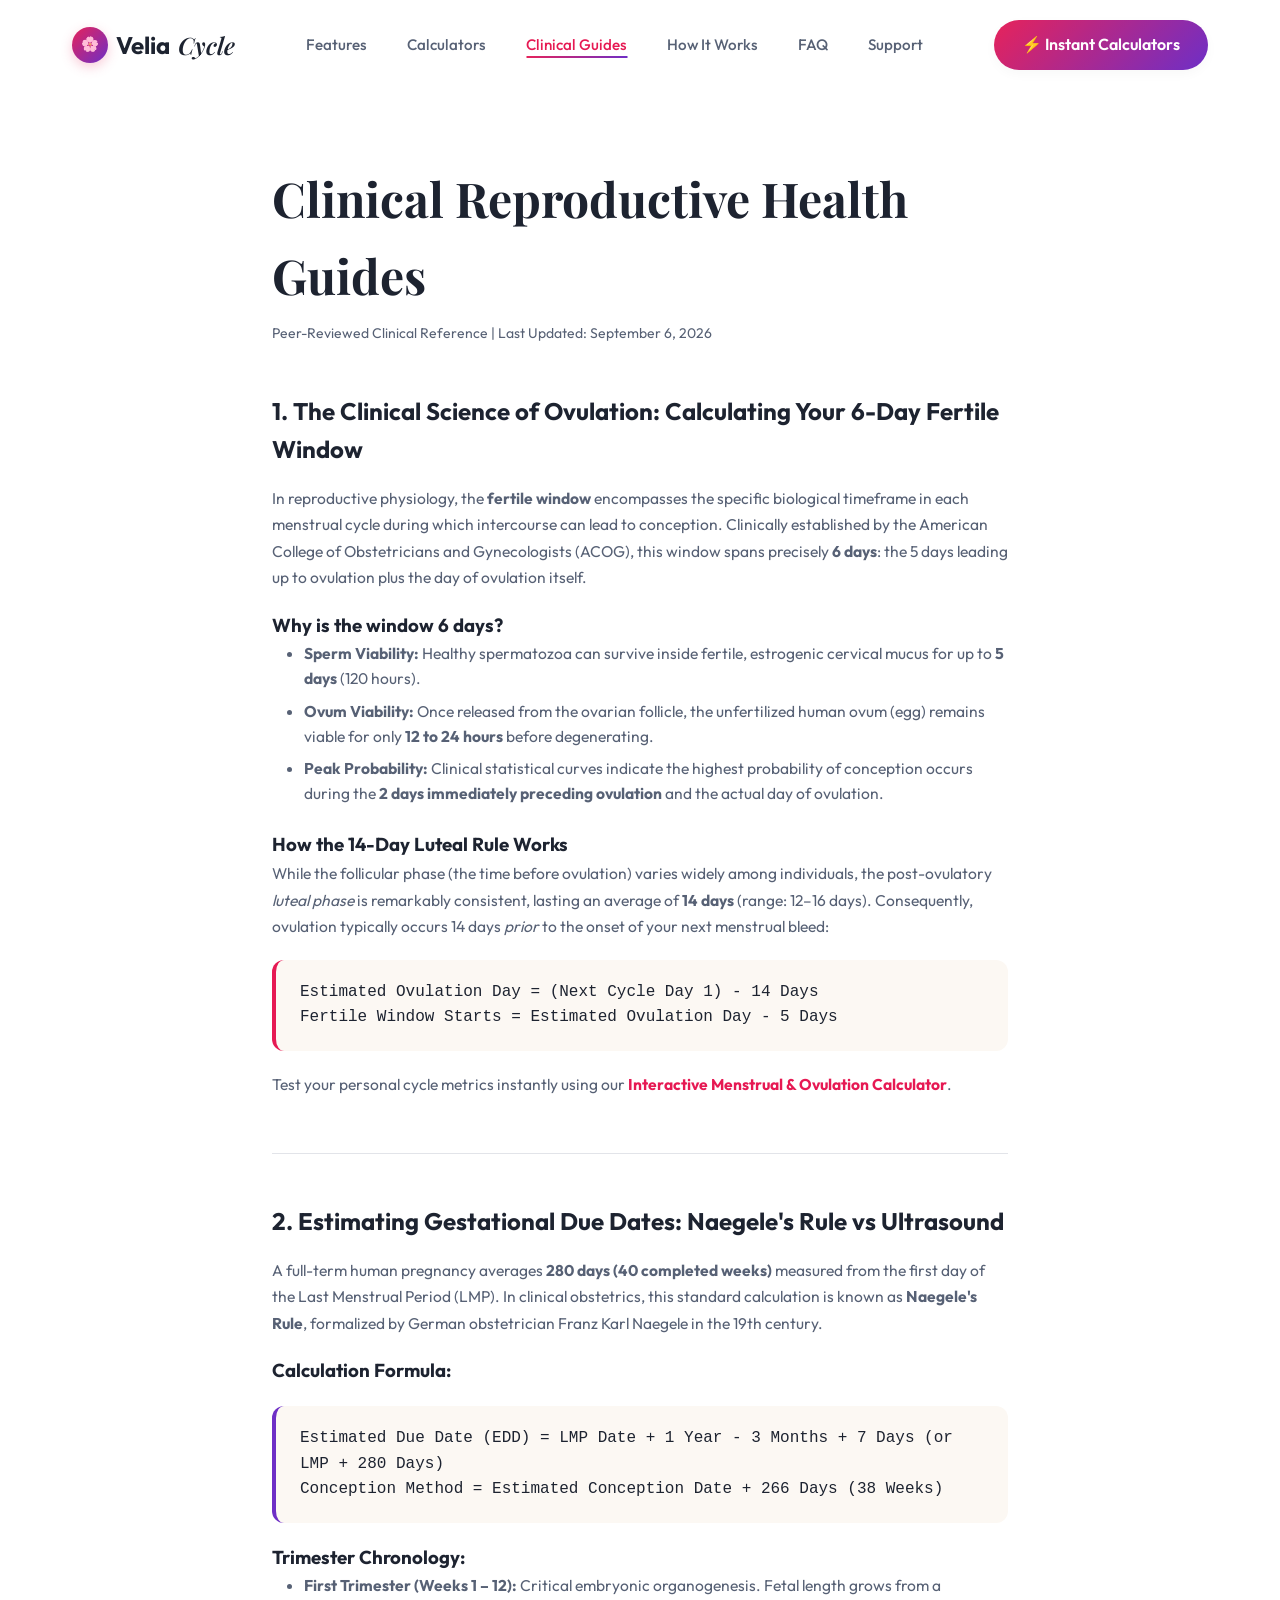
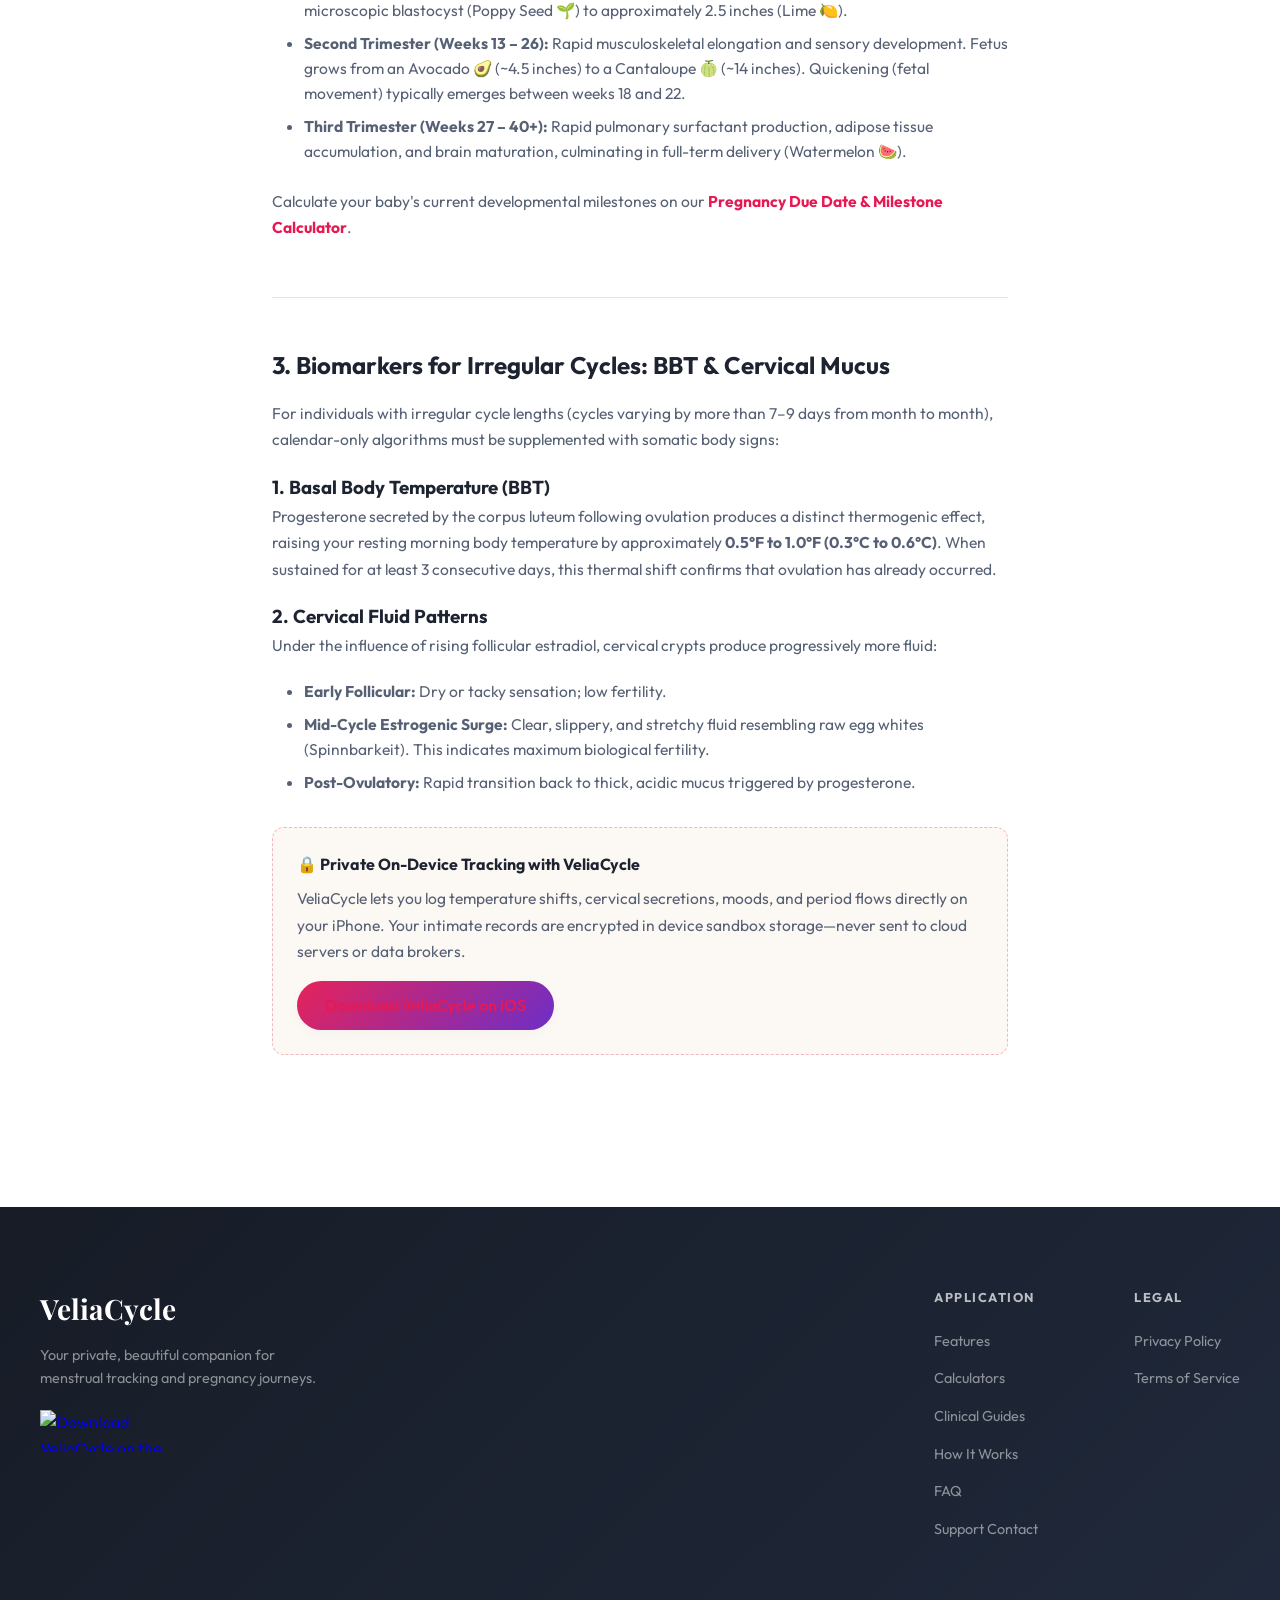
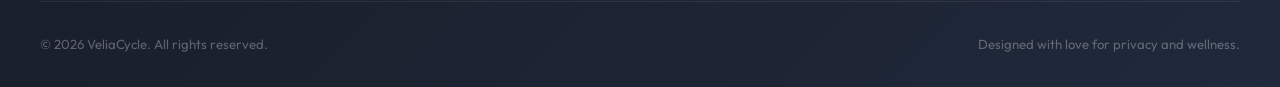
==== commit bbadfe2f: "Production Polish: standardize nav order, clean logo link, purge legacy image" ====
--- a/guides.html
+++ b/guides.html
@@ -78,7 +78,7 @@
       <ul class="nav-links">
         <li><a href="index.html#features">Features</a></li>
         <li><a href="index.html#calculators">Calculators</a></li>
-        <li><a href="guides.html" class="active">Guides</a></li>
+        <li><a href="guides.html" class="active">Clinical Guides</a></li>
         <li><a href="index.html#how-it-works">How It Works</a></li>
         <li><a href="index.html#faq">FAQ</a></li>
         <li><a href="index.html#support">Support</a></li>
@@ -97,7 +97,7 @@
   <div class="mobile-nav" id="mobileNav">
     <a href="index.html#features">Features</a>
     <a href="index.html#calculators">Calculators</a>
-    <a href="guides.html" class="active">Guides</a>
+    <a href="guides.html" class="active">Clinical Guides</a>
     <a href="index.html#how-it-works">How It Works</a>
     <a href="index.html#faq">FAQ</a>
     <a href="index.html#support">Support</a>
